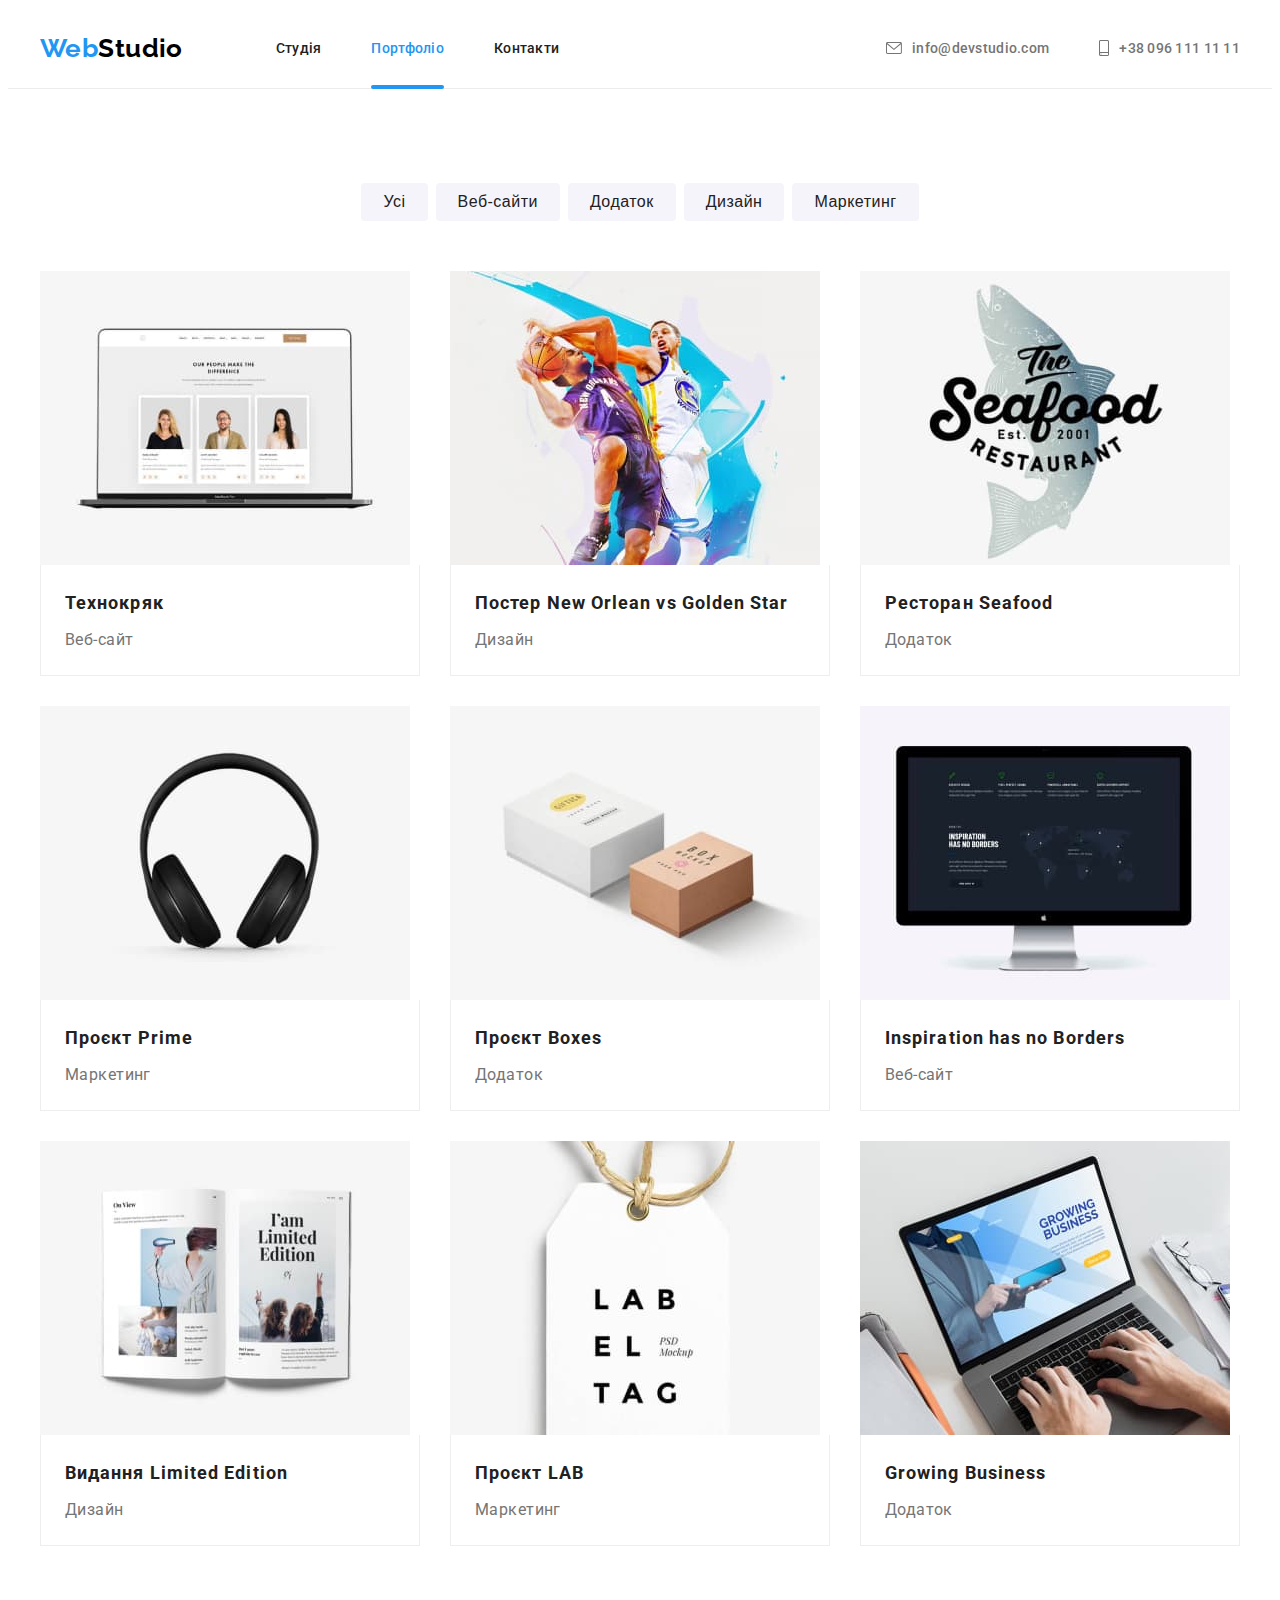
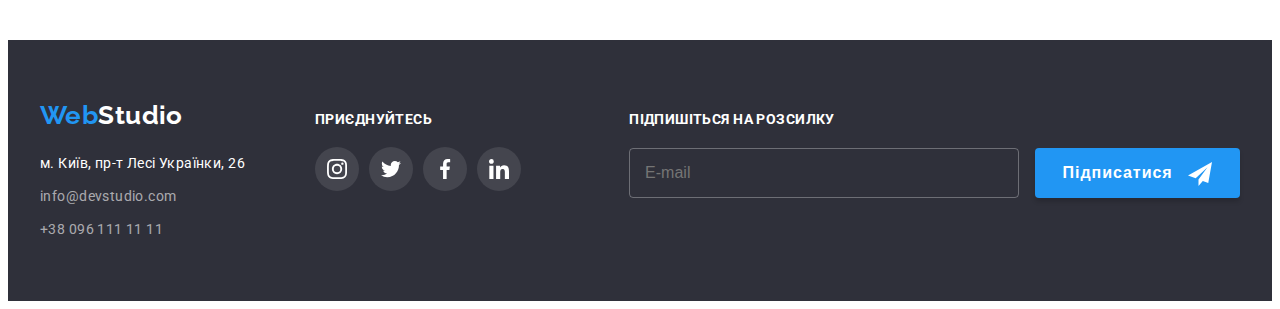
==== portfolio.html @ f185b340 "Initial commit" ====
<!DOCTYPE html>
<html lang="uk">

<head>
  <meta charset="UTF-8" />
  <meta http-equiv="X-UA-Compatible" content="IE=edge" />
  <meta name="viewport" content="width=device-width, initial-scale=1.0" />
  <title>Portfolio</title>
  <link rel="preconnect" href="https://fonts.googleapis.com" />
  <link rel="preconnect" href="https://fonts.gstatic.com" crossorigin />
  <link href="https://fonts.googleapis.com/css2?family=Raleway:wght@700&family=Roboto:wght@400;500;700;900&display=swap"
    rel="stylesheet" />
  <link rel="stylesheet" href="https://cdnjs.cloudflare.com/ajax/libs/modern-normalize/1.1.0/modern-normalize.min.css"
    integrity="sha512-wpPYUAdjBVSE4KJnH1VR1HeZfpl1ub8YT/NKx4PuQ5NmX2tKuGu6U/JRp5y+Y8XG2tV+wKQpNHVUX03MfMFn9Q=="
    crossorigin="anonymous" referrerpolicy="no-referrer" />
  <link rel="stylesheet" href="./css/styles.css" />
</head>

<body>
  <header class="header">
    <div class="header-container container">
      <a href="./index.html" class="link logo">Web<span class="logo-part">Studio</span></a>
      <nav class="nav">
        <ul class="nav-list list">
          <li class="nav-item">
            <a class="nav-link link" href="./index.html">Студія</a>
          </li>

          <li class="nav-item">
            <a class="nav-link link curent" href="./portfolio.html">Портфоліо</a>
          </li>

          <li class="nav-item">
            <a class="nav-link link" href="#contact">Контакти</a>
          </li>
        </ul>
      </nav>

      <ul class="header-contact-list list">
        <li class="header-contact-item">
          <a href="mailto:info@devstudio.com" class="link header-contact">
            <svg class="header-contact-icon" width="16" height="12">
              <use href="./image/icons.svg#icon-envelope"></use>
            </svg>
            info@devstudio.com
          </a>
        </li>
        <li class="header-contact-item">
          <a href="tel:+380961111111" class="link header-contact">
            <svg class="header-contact-icon" width="10" height="16">
              <use href="./image/icons.svg#icon-smartphone"></use>
            </svg>
            +38 096 111 11 11
          </a>
        </li>
      </ul>
    </div>
  </header>

  <main>
    <section class="portfolio">
      <div class="container">
        <h1 class="visually-hidden">Project</h1>
        <ul class="portfolio-list list">
          <li class="portfolio-item">
            <button type="button" class="filter-btn">Усі</button>
          </li>
          <li class="portfolio-item">
            <button type="button" class="filter-btn">Веб-сайти</button>
          </li>
          <li class="portfolio-item">
            <button type="button" class="filter-btn">Додаток</button>
          </li>
          <li class="portfolio-item">
            <button type="button" class="filter-btn">Дизайн</button>
          </li>
          <li class="portfolio-item">
            <button type="button" class="filter-btn">Маркетинг</button>
          </li>
        </ul>
        <ul class="project-list list">
          <li class="project-item">
            <a href="#" class="project-link link">
              <div class="project-overlay">
                <img src="./image/imgp1.jpg" alt="leptop" width="370" />
                <p class="project-overlay-text">Ресурс пропонує комплексні пропозиції з різним рівнем функціоналу та
                  сервісів. Все це дозволить відвідувачу отримати вичерпні відомості про компанію чи приватну особу.</p>
              </div>
              <div class="project-content">
                <h2 class="project-title">Технокряк</h2>
                <p class="project-text">Веб-сайт</p>
              </div>
            </a>
          </li>
          <li class="project-item">
            <a href="#" class="project-link link">
              <div class="project-overlay">
                <img src="./image/imgp2.jpg" alt="basketball" width="370" />
                <p class="project-overlay-text">Ресурс пропонує комплексні пропозиції з різним рівнем функціоналу та
                  сервісів. Все це дозволить відвідувачу отримати вичерпні відомості про компанію чи приватну особу.</p>
              </div>
              <div class="project-content">
                <h2 class="project-title">Постер New Orlean vs Golden Star</h2>
                <p class="project-text">Дизайн</p>
              </div>
            </a>
          </li>
          <li class="project-item">
            <a href="#" class="project-link link">
              <div class="project-overlay">
                <img src="./image/imgp3.jpg" alt="restourant-name" width="370" />
                <p class="project-overlay-text">Ресурс пропонує комплексні пропозиції з різним рівнем функціоналу та
                  сервісів. Все це дозволить відвідувачу отримати вичерпні відомості про компанію чи приватну особу.</p>
              </div>
              <div class="project-content">
                <h2 class="project-title">Ресторан Seafood</h2>
                <p class="project-text">Додаток</p>
              </div>
            </a>
          </li>
          <li class="project-item">
            <a href="#" class="project-link link">
              <div class="project-overlay">
                <img src="./image/imgp4.jpg" alt="headphones" width="370" />
                <p class="project-overlay-text">Ресурс пропонує комплексні пропозиції з різним рівнем функціоналу та
                  сервісів. Все це дозволить відвідувачу отримати вичерпні відомості про компанію чи приватну особу.</p>
              </div>
              <div class="project-content">
                <h2 class="project-title">Проєкт Prime</h2>
                <p class="project-text">Маркетинг</p>
              </div>
            </a>
          </li>
          <li class="project-item">
            <a href="#" class="project-link link">
              <div class="project-overlay">
                <img src="./image/imgp5.jpg" alt="box" width="370" />
                <p class="project-overlay-text">Ресурс пропонує комплексні пропозиції з різним рівнем функціоналу та
                  сервісів. Все це дозволить відвідувачу отримати вичерпні відомості про компанію чи приватну особу.</p>
              </div>
              <div class="project-content">
                <h2 class="project-title">Проєкт Boxes</h2>
                <p class="project-text">Додаток</p>
              </div>
            </a>
          </li>
          <li class="project-item">
            <a href="#" class="project-link link">
              <div class="project-overlay">
                <img src="./image/imgp6.jpg" alt="monitor" width="370" />
                <p class="project-overlay-text">Ресурс пропонує комплексні пропозиції з різним рівнем функціоналу та
                  сервісів. Все це дозволить відвідувачу отримати вичерпні відомості про компанію чи приватну особу.</p>
              </div>
              <div class="project-content">
                <h2 class="project-title">Inspiration has no Borders</h2>
                <p class="project-text">Веб-сайт</p>
              </div>
            </a>
          </li>
          <li class="project-item">
            <a href="#" class="project-link link">
              <div class="project-overlay">
                <img src="./image/imgp7.jpg" alt="open book" width="370" />
                <p class="project-overlay-text">Ресурс пропонує комплексні пропозиції з різним рівнем функціоналу та
                  сервісів. Все це дозволить відвідувачу отримати вичерпні відомості про компанію чи приватну особу.</p>
              </div>
              <div class="project-content">
                <h2 class="project-title">Видання Limited Edition</h2>
                <p class="project-text">Дизайн</p>
              </div>
            </a>
          </li>
          <li class="project-item">
            <a href="#" class="project-link link">
              <div class="project-overlay">
                <img src="./image/imgp8.jpg" alt="lable" width="370" />
                <p class="project-overlay-text">Ресурс пропонує комплексні пропозиції з різним рівнем функціоналу та
                  сервісів. Все це дозволить відвідувачу отримати вичерпні відомості про компанію чи приватну особу.</p>
              </div>
              <div class="project-content">
                <h2 class="project-title">Проєкт LAB</h2>
                <p class="project-text">Маркетинг</p>
              </div>
            </a>
          </li>
          <li class="project-item">
            <a href="#" class="project-link link">
              <div class="project-overlay">
                <img src="./image/imgp9.jpg" alt="leptop work" width="370" />
                <p class="project-overlay-text">Ресурс пропонує комплексні пропозиції з різним рівнем функціоналу та
                  сервісів. Все це дозволить відвідувачу отримати вичерпні відомості про компанію чи приватну особу.</p>
              </div>
              <div class="project-content">
                <h2 class="project-title">Growing Business</h2>
                <p class="project-text">Додаток</p>
              </div>
            </a>
          </li>
        </ul>
      </div>
    </section>
  </main>

  <footer class="bg-footer" id="contact">
    <div class="container footer-box">
      <div class="first-column">
        <a href="./index.html" class="link logo">Web<span class="footer-logo-part">Studio</span></a>
        <address>
          <ul class="list">
            <li>
              <a href="https://goo.gl/maps/CPtrU1FHBa2aNyZL9" target="_blank" rel="noopener noreferrer"
                class="link address-text">м. Київ, пр-т Лесі Українки, 26</a>
            </li>
            <li>
              <a href="mailto:info@devstudio.com" class="link address-contacts">info@devstudio.com</a>
            </li>
            <li>
              <a href="tel:+380961111111" class="link address-contacts">+38 096 111 11 11</a>
            </li>
          </ul>
        </address>
      </div>
      <div>
        <p class="foot-contact-text">приєднуйтесь</p>
        <ul class="foot-contact-list list">
          <li>
            <a class="foot-link link" href="#">
              <svg class="foot-icon" width="20" height="20">
                <use href="./image/icons.svg#icon-instagram"></use>
              </svg>
            </a>
          </li>
          <li>
            <a class="foot-link link" href="#">
              <svg class="foot-icon" width="20" height="20">
                <use href="./image/icons.svg#icon-twitter"></use>
              </svg>
            </a>
          </li>
          <li>
            <a class="foot-link link" href="#">
              <svg class="foot-icon" width="20" height="20">
                <use href="./image/icons.svg#icon-facebook"></use>
              </svg>
            </a>
          </li>
          <li>
            <a class="foot-link link" href="#">
              <svg class="foot-icon" width="20" height="20">
                <use href="./image/icons.svg#icon-linkedin"></use>
              </svg>
            </a>
          </li>
        </ul>
      </div>
      <form class="form-column" name="sending_form">
        <p class="form-column-text">Підпишіться на розсилку</p>
        <input class="form-column-field" type="email" name="user_mail" placeholder="E-mail">
        <button class="form-column-btn" type="submit">Підписатися
          <svg class="form-column-icon" width="24" height="24">
            <use href="./image/icons.svg#icon-icon-send"></use>
          </svg>
        </button>
      </form>
    </div>
  </footer>
</body>

</html>
---- css/styles.css ----
:root {
  --primary--color: #212121;
  --secondary--color: #757575;
  --hero--text--color: #ffffff;
  --logo--bg--button--link--color: #2196f3;
  --logo--second--color: #000000;
  --second--bg--button--color: #f5f4fa;
  --footer--bg--color: #2f303a;
  --hero-bg-color: #c4c4c4;
  --icon-color: #AFB1B8;
  --primery--font: 'Roboto', sans-serif;
  --portfolio-gap: 30px;
  --item: 3;
}

html {
  scroll-behavior: smooth;
}

body {
  font-family: var(--primery--font), 'Inter Tight', 'Open Sans', sans-serif;
  color: var(--primary--color);
  font-size: 14px;
  letter-spacing: 0.03em;
}

.list {
  padding: 0;
  margin: 0;
  list-style: none;
}

.link {
  text-decoration: none;
}

h1,
h2,
h3,
h4,
h5,
h6,
p {
  margin: 0;
}

img {
  display: block;
  max-width: 100%;
  height: auto;
}

address {
  font-style: normal;
}

.container {
  width: 1200px;
  padding: 0 15px;
  margin: 0 auto;
}

/*------------------- header ------------*/
.header {
  border-bottom: 1px solid #ececec;
}

.header-container {
  display: flex;
  align-items: center;
}

.logo {
  font-family: 'Raleway';
  font-weight: 700;
  font-size: 26px;
  line-height: calc(31 / 26);
  color: var(--logo--bg--button--link--color);
}

.logo-part {
  color: var(--logo--second--color);
}

.footer-logo-part {
  color: var(--hero--text--color);
}

.nav {
  margin-left: 93px;
}

.nav-list {
  display: flex;
}

.nav-item:not(:last-child) {
  margin-right: 50px;
}

.nav-link {
  display: block;
  padding: 32px 0;
  color: var(--primary--color);
  font-weight: 500;
  line-height: calc(16 / 14);
  letter-spacing: 0.02em;
  transition: color 250ms cubic-bezier(0.4, 0, 0.2, 1);
}

.nav-link:hover,
.nav-link:focus {
  color: var(--logo--bg--button--link--color);
}

.header-contact-list {
  display: flex;
  margin-left: auto;
}

.header-contact {
  display: flex;
  align-items: center;
  padding: 32px 0;
  color: var(--secondary--color);
  font-weight: 500;
  font-size: 14px;
  line-height: calc(16 / 14);
  letter-spacing: 0.02em;
  transition: color 250ms cubic-bezier(0.4, 0, 0.2, 1);
}

.header-contact-icon {
  fill: currentColor;
  margin-right: 10px;
}

.header-contact:hover,
.header-contact:focus {
  color: var(--logo--bg--button--link--color);
}

.header-contact-item + .header-contact-item {
  margin-left: 50px;
}

.curent {
  color: var(--logo--bg--button--link--color);
}

.nav-link.curent {
  position: relative;
}

.curent::after {
  content: '';
  position: absolute;
  bottom: -1px;
  left: 0;
  width: 100%;
  height: 4px;
  background: var(--logo--bg--button--link--color);
  border-radius: 2px;
}

/* ---------------------hero------------------ */
.hero {
  background-color: var(--hero-bg-color);
  background-image: linear-gradient(rgba(47, 48, 58, 0.4), rgba(47, 48, 58, 0.4)), url(../image/bg_hero.jpg);
  background-repeat: no-repeat;
  background-position: center;
  background-size: cover;
  max-width: 1600px;
  height: 600px;
  margin: 0 auto;
  text-align: center;
  padding: 200px 0;
}

.hero-title {
  width: 696px;
  margin: 0 auto 30px;
  font-weight: 900;
  font-size: 44px;
  line-height: calc(60 / 44);
  letter-spacing: 0.06em;
  text-transform: uppercase;
  color: var(--hero--text--color);
}

.hero-btn {
  min-width: 216px;
  min-height: 50px;
  padding: 10px 32px;
  background-color: var(--logo--bg--button--link--color);
  font-family: inherit;
  font-weight: 700;
  font-size: 16px;
  line-height: calc(30 / 16);
  letter-spacing: 0.06em;
  color: var(--hero--text--color);
  cursor: pointer;
  box-shadow: 0px 4px 4px rgba(0, 0, 0, 0.15);
  border-radius: 4px;
  border: none;
  transition: background-color 250ms cubic-bezier(0.4, 0, 0.2, 1);
}

.hero-btn:hover,
.hero-btn:focus {
  background-color: #188ce8;
}

/* ------------------benefits----------------- */
.benefits {
  padding: 94px 0;
}

.benefits-list {
  display: flex;
  gap: var(--portfolio-gap);
}

.benefits .benefits-item {
  width: 270px;
}

.benefits-icon-box {
  display: flex;
  align-items: center;
  justify-content: center;
  height: 120px;
  margin-bottom: 30px;
  background-color: var(--second--bg--button--color);
  border-radius: 4px;
}

.benefits-title {
  font-size: 14px;
  line-height: calc(16 / 14);
  text-transform: uppercase;
  margin-bottom: 10px;
}

.benefits-text {
  line-height: calc(24 / 14);
  color: var(--secondary--color);
}

/* -----------------work--------------- */
.work {
  padding-bottom: 94px;
}

.work-title {
  margin-bottom: 50px;
  font-size: 36px;
  line-height: 42px;
  text-align: center;
}

.work-list {
  display: flex;
  flex-wrap: wrap;
  gap: var(--portfolio-gap);
}

.work-item {
  position: relative;

  flex-basis: calc((100% - (var(--portfolio-gap) * (var(--item) - 1))) / var(--item));
}

.overlay-text {
  position: absolute;
  bottom: 0;
  width: 100%;
  height: 70px;
  display: flex;
  align-items: center;
  justify-content: center;
  font-weight: 700;
  line-height: 1.14;
  text-transform: uppercase;
  color: #FFFFFF;
  background-color: rgba(47, 48, 58, 0.8);
}

/*----------------- team---------------------- */
.team {
  background-color: var(--second--bg--button--color);
  padding: 94px 0;
}

.team-title {
  margin-bottom: 50px;
  text-align: center;
  font-size: 36px;
  line-height: calc(42 / 36);
}

.team > .container > .list {
  display: flex;
  flex-wrap: wrap;
  gap: var(--portfolio-gap);
  --item: 4;
}

.card {
  flex-basis: calc((100% - (var(--portfolio-gap) * (var(--item) - 1))) / var(--item));
  background: var(--hero--text--color);
  box-shadow: 0px 1px 3px rgba(0, 0, 0, 0.12), 0px 1px 1px rgba(0, 0, 0, 0.14), 0px 2px 1px rgba(0, 0, 0, 0.2);
  border-radius: 0px 0px 4px 4px;
  text-align: center;
}

.team-content {
  padding: 30px 0;
}

.team-member {
  margin-bottom: 10px;
  font-size: 16px;
  font-weight: 500;
  line-height: calc(19 / 16);
}

.team-text {
  margin-bottom: 16px;
  font-size: 16px;
  line-height: calc(19 / 16);
  color: var(--secondary--color);
}

.social-list {
  display: flex;
  align-items: center;
  justify-content: center;
  gap: 10px;
}

.social-link {
  display: flex;
  align-items: center;
  justify-content: center;
  width: 44px;
  height: 44px;
  border-radius: 50%;
  color: var(--icon-color);
  transition: background-color 250ms cubic-bezier(0.4, 0, 0.2, 1), color 250ms cubic-bezier(0.4, 0, 0.2, 1);
}

.social-link:hover,
.social-link:focus {
  background-color: var(--logo--bg--button--link--color);
  color: var(--hero--text--color);
}

.social-icon {
  fill: currentColor;
}

/* -----------clients------------- */
.clients {
  padding: 94px 0;
  text-align: center;
}

.clients-title {
  margin-bottom: 50px;
  font-size: 36px;
  line-height: 1.2;
}

.clients-list {
  display: flex;
  gap: var(--portfolio-gap);
}

.clients-link {
  display: flex;
  align-items: center;
  justify-content: center;
  width: 170px;
  height: 92px;
  border: 1px solid currentColor;
  border-radius: 4px;
  color: var(--icon-color);
  transition: color 250ms cubic-bezier(0.4, 0, 0.2, 1);
}

.clients-icon {
  fill: currentColor;
}

.clients-link:hover,
.clients-link:focus {
  color: var(--logo--bg--button--link--color);
}

/* --------------------PORTFOLIO------------------ */

.portfolio {
  padding: 94px 0;
}

.visually-hidden {
  position: absolute;
  white-space: nowrap;
  width: 1px;
  height: 1px;
  overflow: hidden;
  border: 0;
  padding: 0;
  clip: rect(0 0 0 0);
  clip-path: inset(50%);
  margin: -1px;
}

/* --------------------filter-------------------- */
.portfolio-list {
  display: flex;
  justify-content: center;
  margin-bottom: 50px;
}

.portfolio-item+.portfolio-item {
  margin-left: 8px;
}

.filter-btn {
  padding: 6px 22px;
  background-color: var(--second--bg--button--color);
  font-size: 16px;
  font-weight: 500;
  line-height: calc(26 / 16);
  color: var(--primary--color);
  text-align: center;
  letter-spacing: 0.03em;
  border: none;
  border-radius: 4px;
  cursor: pointer;
  transition: background-color 250ms cubic-bezier(0.4, 0, 0.2, 1), color 250ms cubic-bezier(0.4, 0, 0.2, 1), box-shadow 250ms cubic-bezier(0.4, 0, 0.2, 1);
}

.filter-btn:hover,
.filter-btn:focus {
  background-color: var(--logo--bg--button--link--color);
  color: var(--hero--text--color);
  box-shadow: 0px 3px 1px #0000001a, 0px 1px 2px #00000014,
    0px 2px 2px rgba(0, 0, 0, 0.12);
}

/* -------------project------------------------ */
.project-list {
  display: flex;
  flex-wrap: wrap;
  margin-top: calc(-1 * var(--portfolio-gap));
  margin-left: calc(-1 * var(--portfolio-gap));
}

.project-item {
  flex-basis: calc(100% / var(--item) - var(--portfolio-gap));
  margin-top: var(--portfolio-gap);
  margin-left: var(--portfolio-gap);
}

.project-link {
  display: block;
  transition: box-shadow 250ms cubic-bezier(0.4, 0, 0.2, 1);
}

.project-link:hover,
.project-link:focus {
  box-shadow: 0px 1px 1px rgba(0, 0, 0, 0.12), 0px 4px 4px rgba(0, 0, 0, 0.06), 1px 4px 6px rgba(0, 0, 0, 0.16);
}

.project-overlay {
  position: relative;
  overflow: hidden;
}

.project-overlay-text {
  position: absolute;
  top: 100%;
  left: 0;
  width: 100%;
  height: 100%;
  padding: 63px 24px;
  font-size: 18px;
  line-height: 1.56;
  color: #ffffff;
  background-color: rgba(33, 150, 243, 0.9);
  opacity: 0;
  transition: transform 250ms cubic-bezier(0.4, 0, 0.2, 1), opacity 750ms cubic-bezier(0.4, 0, 0.2, 1);
}

.project-link:hover .project-overlay-text,
.project-link:focus .project-overlay-text {
  transform: translateY(-100%);
  opacity: 1;
}

.project-content {
  padding: 20px 24px;
  border: 1px solid #eeeeee;
  border-top: none;
}

.project-title {
  font-size: 18px;
  line-height: 2;
  letter-spacing: 0.06em;
  margin-bottom: 4px;
  color: var(--primary--color);
}

.project-text {
  font-size: 16px;
  line-height: calc(30 / 16);
  color: var(--secondary--color);
}

/* ----------------------footer------------------ */
.bg-footer {
  background-color: var(--footer--bg--color);
  padding: 60px 0;
}

.footer-box {
  display: flex;
  align-items: baseline;
}

.first-column {
  margin-right: 70px;
}

.bg-footer .logo {
  display: block;
  margin-bottom: 20px;
}

.address-text {
  font-style: normal;
  line-height: calc(24 / 14);
  color: var(--hero--text--color);
  transition: color 250ms cubic-bezier(0.4, 0, 0.2, 1);
}

.bg-footer address li+li {
  margin-top: 9px;
}

.address-contacts {
  font-style: normal;
  line-height: calc(24 / 14);
  color: rgba(255, 255, 255, 0.6);
  transition: color 250ms cubic-bezier(0.4, 0, 0.2, 1);
}

.address-text:hover,
.address-text:focus,
.address-contacts:hover,
.address-contacts:focus {
  color: var(--logo--bg--button--link--color);
}

.foot-contact-text {
  margin-bottom: 20px;
  font-weight: 700;
  line-height: calc(16 / 14);
  text-transform: uppercase;
  color: var(--hero--text--color);
}

.foot-contact-list {
  display: flex;
  align-items: center;
  gap: 10px;
}

.foot-link {
  display: flex;
  align-items: center;
  justify-content: center;
  width: 44px;
  height: 44px;
  background-color: rgba(255, 255, 255, 0.1);
  border-radius: 50%;
  color: var(--hero--text--color);
  transition: background-color 250ms cubic-bezier(0.4, 0, 0.2, 1);
}

.foot-link:hover,
.foot-link:focus {
  background-color: var(--logo--bg--button--link--color);
}

.foot-icon {
  fill: currentColor;
}

.form-column {
  margin-left: auto;
}

.form-column-text {
  margin-bottom: 20px;
  font-weight: 700;
  line-height: 1.14;
  text-transform: uppercase;
  color: var(--hero--text--color);
}

.form-column-field {
  width: 358px;
  padding: 14px 15px;
  margin-right: 12px;
  font-weight: 400;
  font-size: 16px;
  line-height: 1.25;
  color: var(--hero--text--color);
  border: 1px solid rgba(255, 255, 255, 0.3);
  border-radius: 4px;
  background-color: transparent;
}

.form-column-btn {
  padding: 10px 28px;
  font-weight: 700;
  font-size: 16px;
  line-height: 1.88;
  letter-spacing: 0.06em;
  color: var(--hero--text--color);
  background-color: var(--logo--bg--button--link--color);
  box-shadow: 0px 4px 4px rgba(0, 0, 0, 0.15);
  border-radius: 4px;
  border: none;
  transition: background-color 250ms cubic-bezier(0.4, 0, 0.2, 1);
}

.form-column-btn:hover,
.form-column-btn:focus {
  background-color: #188ce8;
}

.form-column-icon {
  margin-left: 10px;
  vertical-align: middle;
}

/* ------------MODAL---------- */

.backdrop {
  position: fixed;
  top: 0;
  left: 0;
  width: 100%;
  height: 100%;
  background-color: rgba(0, 0, 0, 0.2);
  backdrop-filter: blur(1px);
  opacity: 1;
  visibility: visible;
  transition: opacity 250ms cubic-bezier(0.4, 0, 0.2, 1), visibility 250ms cubic-bezier(0.4, 0, 0.2, 1);
}

.backdrop.is-hidden {
  opacity: 0;
  pointer-events: none;
  visibility: hidden;
}

.backdrop.is-hidden .modal {
  transform: translate(-50%, -50%) scale(0.8);
  opacity: 0;
}

.modal {
  position: absolute;
  top: 50%;
  left: 50%;
  width: 528px;
  height: 581px;
  padding: 40px 39px 40px 41px;
  background-color: #FFFFFF;
  box-shadow: 0px 1px 3px rgba(0, 0, 0, 0.12), 0px 1px 1px rgba(0, 0, 0, 0.14), 0px 2px 1px rgba(0, 0, 0, 0.2);
  border-radius: 4px;
  opacity: 1;
  transform: translate(-50%, -50%) scale(1);
  transition: transform 250ms cubic-bezier(0.4, 0, 0.2, 1), opacity 250ms cubic-bezier(0.4, 0, 0.2, 1);
}

.modal-btn {
  position: absolute;
  top: 8px;
  right: 8px;
  display: inline-flex;
  align-items: center;
  justify-content: center;
  padding: 0;
  width: 30px;
  height: 30px;
  color: #000000;
  border: none;
  border-radius: 50%;
  background-color: transparent;
  cursor: pointer;
  transform: scale(1);
  transition: transform 250ms cubic-bezier(0.4, 0, 0.2, 1), color 250ms cubic-bezier(0.4, 0, 0.2, 1);
}

.modal-icon-close {
  fill: currentColor;
}

.modal-btn:hover,
.modal-btn:focus {
  color:var(--logo--bg--button--link--color);
  transform: scale(1.1);
}

.modal-cta {
  margin-bottom: 12px;
  font-weight: 700;
  font-size: 20px;
  line-height: 1.15;
  text-align: center;
}

.modal-form-label {
  display: block;
  margin-bottom: 10px;
  font-size: 12px;
  line-height: 1.17;
  letter-spacing: 0.01em;
  color: var(--secondary--color);
}

.modal-form .modal-form-label:last-child {
  margin-bottom: 0;
}

.modal-form-wrapper {
  position: relative;
  margin-top: 4px;
}

.modal-form-field {
  display: block;
  width: 100%;
  height: 40px;
  padding: 11px 11px 11px 30px;
  color: var(--primary--color);
  border: 1px solid rgba(33, 33, 33, 0.2);
  border-radius: 4px;
  transition: border-color 250ms cubic-bezier(0.4, 0, 0.2, 1);
  outline: none;
}

.modal-form-icon {
  position: absolute;
  top: 50%;
  left: 11px;
  fill: var(--primary--color);
  transform: translateY(-50%);
  transition: fill 250ms cubic-bezier(0.4, 0, 0.2, 1);
}

.modal-form-field:focus,
.modal-form-comment:focus {
  border-color: var(--logo--bg--button--link--color);
}

.modal-form-field:focus + .modal-form-icon {
  fill: var(--logo--bg--button--link--color);
}


.modal-form-comment {
  display: block;
  width: 100%;
  height: 120px;
  padding: 11px 15px;
  margin-top: 4px;
  color: var(--primary--color);
  border: 1px solid rgba(33, 33, 33, 0.2);
  border-radius: 4px;
  transition: border-color 250ms cubic-bezier(0.4, 0, 0.2, 1);
  resize: none;
  outline: none;
}

.modal-form-comment::placeholder {
  font-size: 12px;
  line-height: 1.17;
  letter-spacing: 0.01em;
  color: rgba(117, 117, 117, 0.5);
}

.modal-consent {
  margin: 20px 0 30px 13px;
  display: flex;
  align-items: center;
}

.modal-checkbox {
  appearance: none;
  width: 16px;
  height: 15px;
  margin-right: 7px;
  border: 2px solid var(--primary--color);
  border-radius: 2px;
  background-repeat: no-repeat;
  background-position: center;
  transition: background-color 250ms cubic-bezier(0.4, 0, 0.2, 1);
}

.modal-checkbox:checked {
  background-color: var(--logo--bg--button--link--color);
  border-color: var(--logo--bg--button--link--color);
  background-image: url("data:image/svg+xml,%3Csvg width='13' height='10' viewBox='0 0 13 10' fill='none' xmlns='http://www.w3.org/2000/svg'%3E%3Cpath d='M1.95703 4.75166L1.88825 4.68604L1.81923 4.75141L0.93123 5.59258L0.854858 5.66492L0.930974 5.73753L4.42671 9.07236L4.49574 9.1382L4.56476 9.07236L12.069 1.91352L12.1449 1.84116L12.069 1.76881L11.1873 0.927644L11.1183 0.861826L11.0493 0.927611L4.49577 7.17353L1.95703 4.75166Z' fill='white' stroke='white' stroke-width='0.2'/%3E%3C/svg%3E");
}

.modal-label-checkbox {
  line-height: 1.71;
  color: var(--secondary--color);
  user-select: none;
}

.modal-label-checkbox a {
  color: var(--logo--bg--button--link--color);
  text-underline-offset: 3px;
}

.modal-form-btn {
  display: block;
  margin: 0 auto;
  padding: 10px 52px;
  font-weight: 700;
  font-size: 16px;
  line-height: 1.88;
  text-align: center;
  letter-spacing: 0.06em;
  color: var(--hero--text--color);
  background-color: var(--logo--bg--button--link--color);
  box-shadow: 0px 4px 4px rgba(0, 0, 0, 0.15);
  border-radius: 4px;
  border: none;
  cursor: pointer;
  transition: background-color 250ms cubic-bezier(0.4, 0, 0.2, 1);
}

.modal-form-btn:hover,
.modal-form-btn:focus {
  background-color: #188CE8;
}
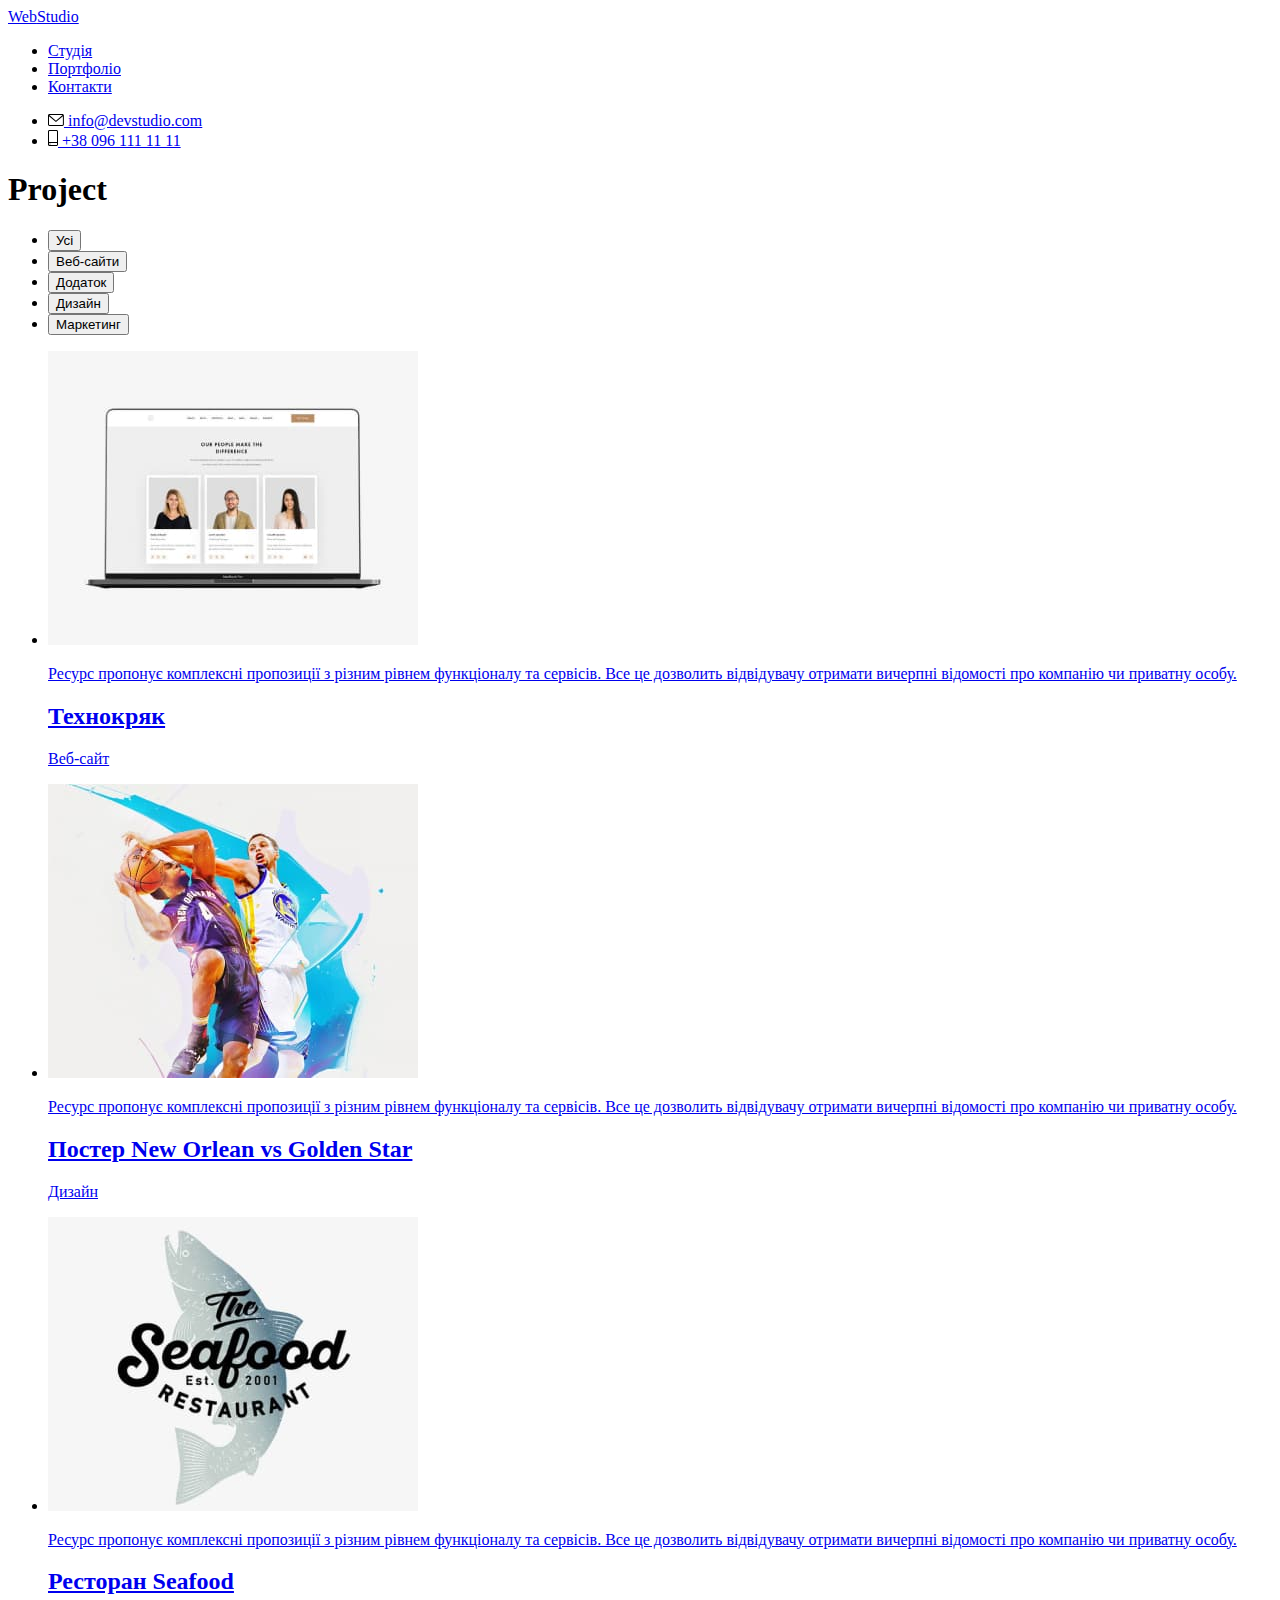
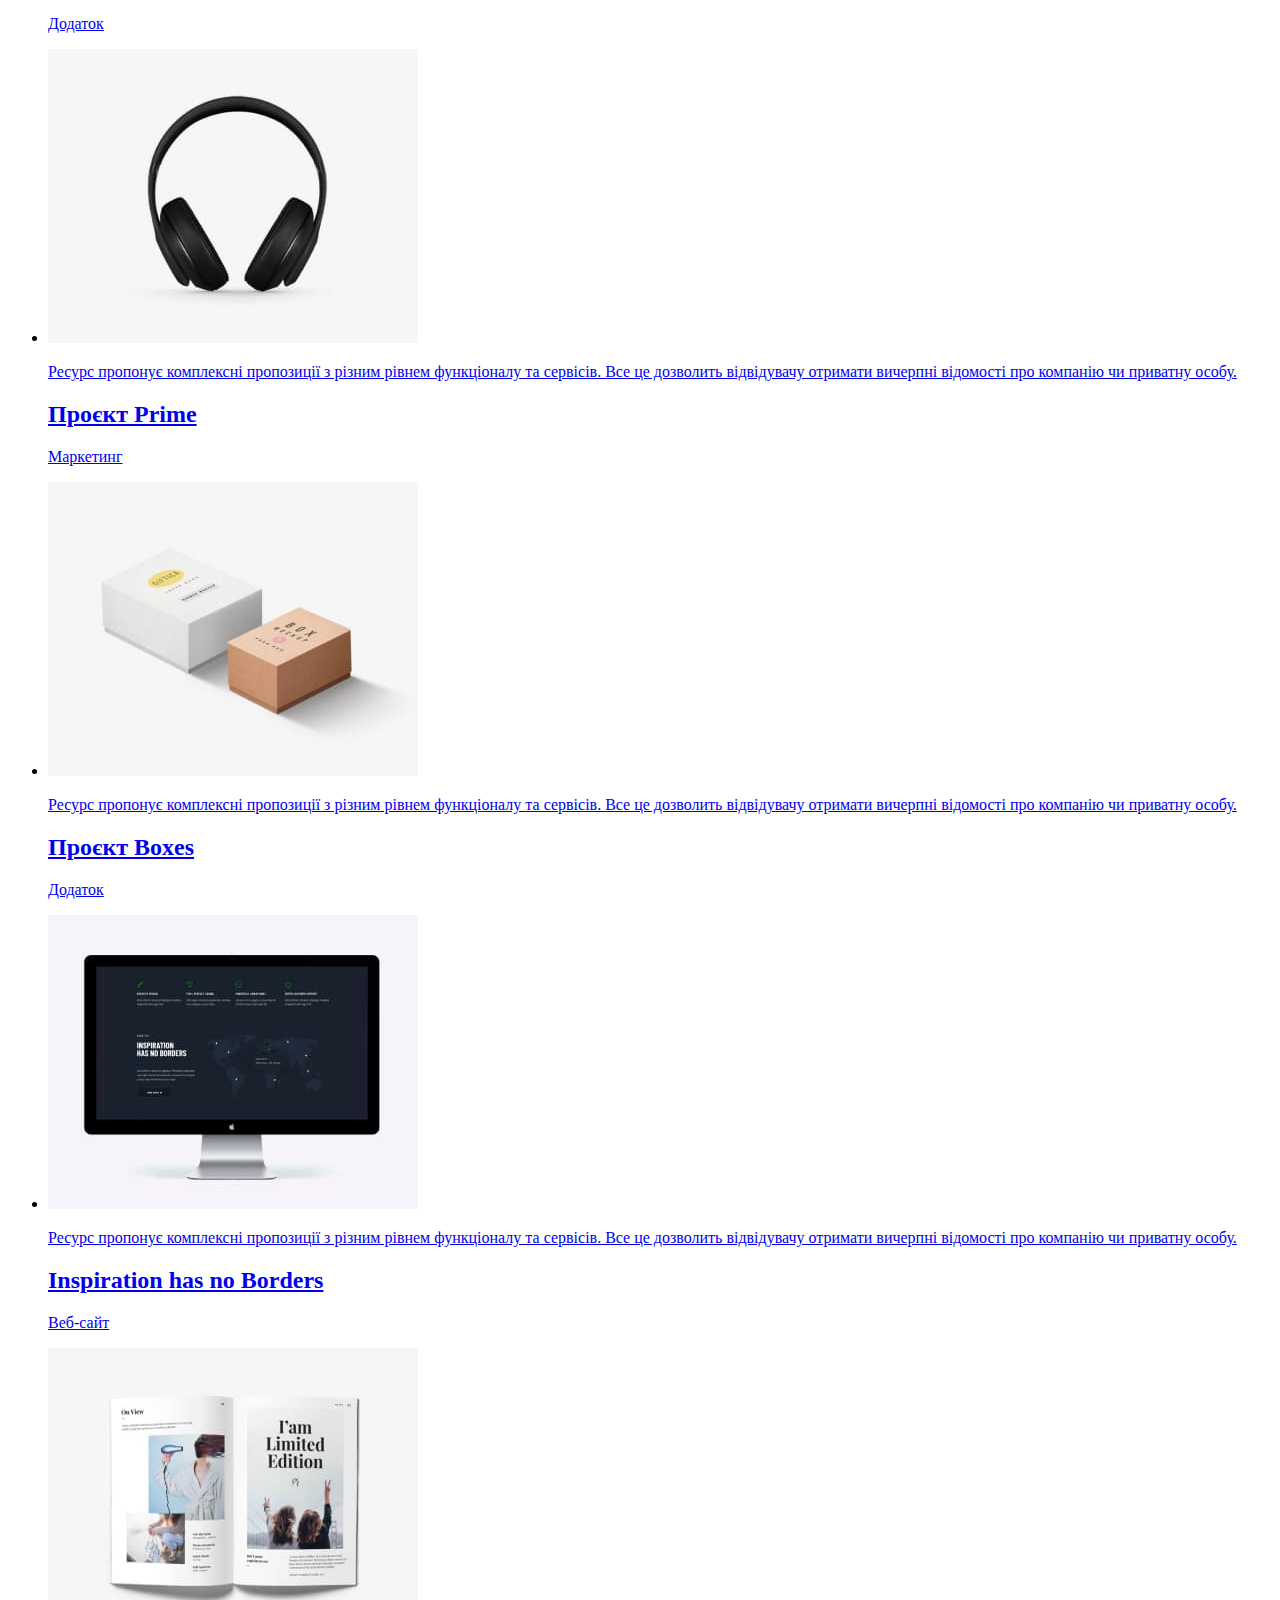
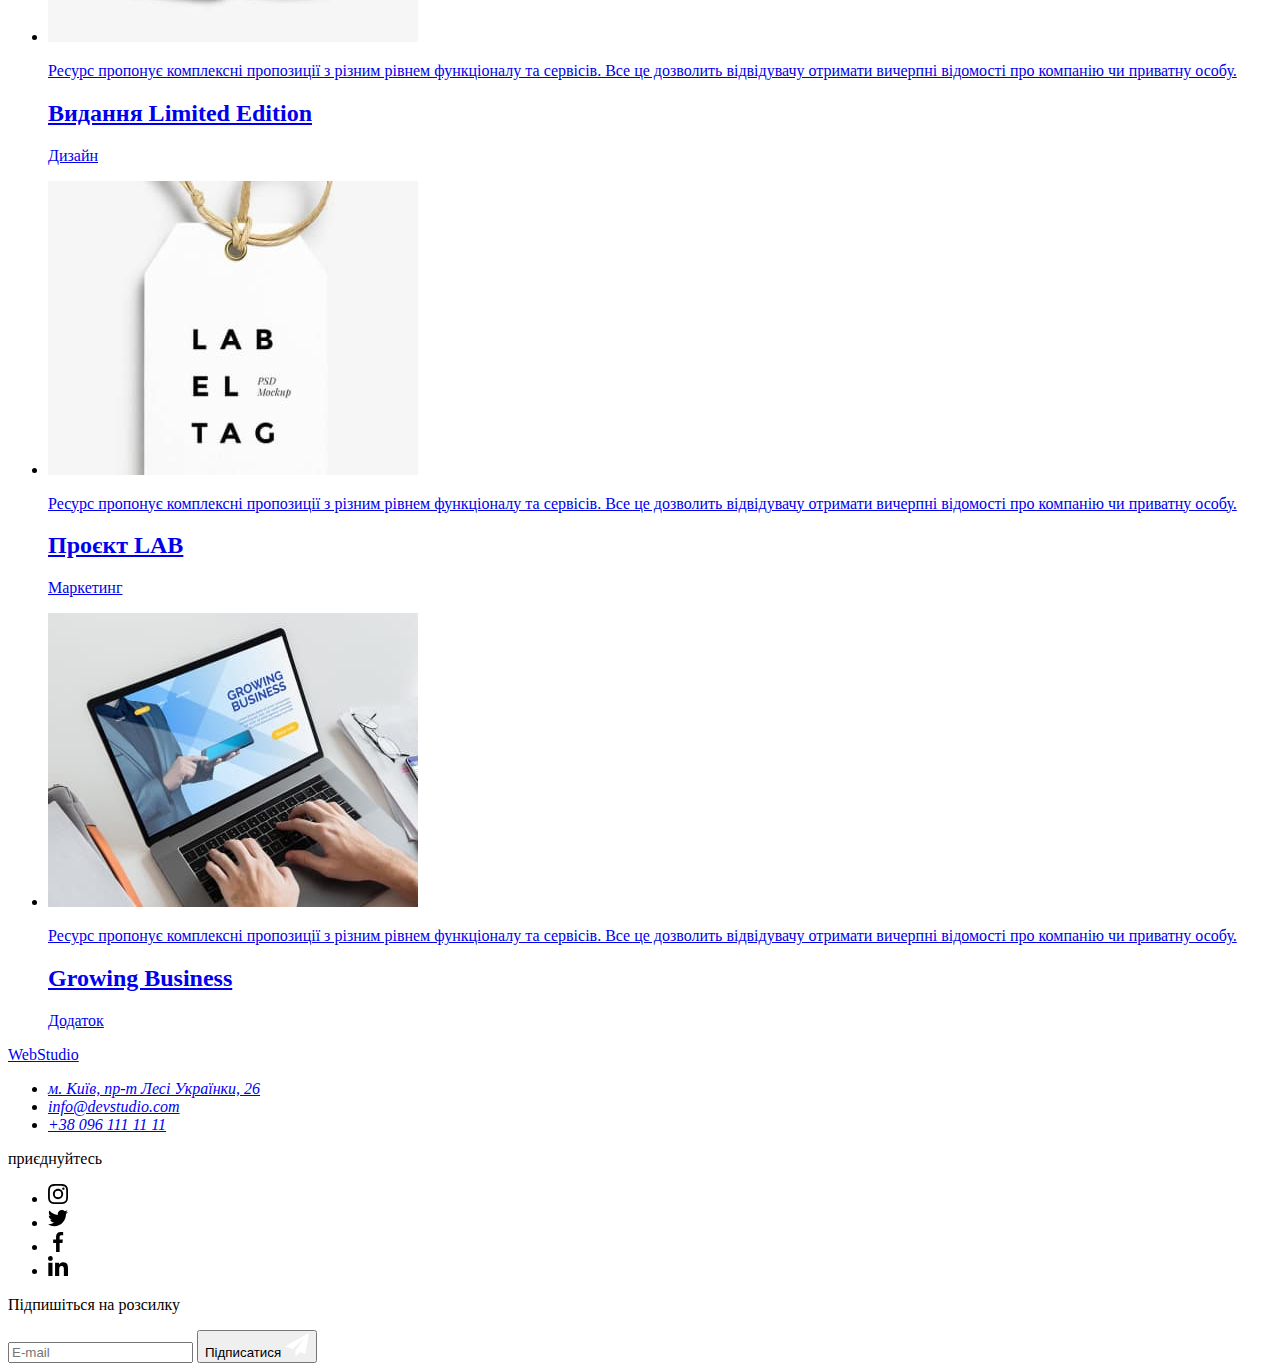
==== commit f337f0e4: "fix style portfolio" ====
--- a/portfolio.html
+++ b/portfolio.html
@@ -13,41 +13,42 @@
   <link rel="stylesheet" href="https://cdnjs.cloudflare.com/ajax/libs/modern-normalize/1.1.0/modern-normalize.min.css"
     integrity="sha512-wpPYUAdjBVSE4KJnH1VR1HeZfpl1ub8YT/NKx4PuQ5NmX2tKuGu6U/JRp5y+Y8XG2tV+wKQpNHVUX03MfMFn9Q=="
     crossorigin="anonymous" referrerpolicy="no-referrer" />
-  <link rel="stylesheet" href="./css/styles.css" />
+  <link rel="stylesheet" href="./css/main.min.css">
+  <!-- <link rel="stylesheet" href="./css/styles.css" /> -->
 </head>
 
 <body>
   <header class="header">
-    <div class="header-container container">
-      <a href="./index.html" class="link logo">Web<span class="logo-part">Studio</span></a>
+    <div class="header__container container">
+      <a href="./index.html" class="link logo">Web<span class="logo--black">Studio</span></a>
       <nav class="nav">
-        <ul class="nav-list list">
-          <li class="nav-item">
-            <a class="nav-link link" href="./index.html">Студія</a>
-          </li>
-
-          <li class="nav-item">
-            <a class="nav-link link curent" href="./portfolio.html">Портфоліо</a>
-          </li>
-
-          <li class="nav-item">
-            <a class="nav-link link" href="#contact">Контакти</a>
+        <ul class="nav__list list">
+          <li class="nav__item">
+            <a class="nav__link link" href="./index.html">Студія</a>
+          </li>
+  
+          <li class="nav__item">
+            <a class="nav__link link curent" href="./portfolio.html">Портфоліо</a>
+          </li>
+  
+          <li class="nav__item">
+            <a class="nav__link link" href="#contact">Контакти</a>
           </li>
         </ul>
       </nav>
-
-      <ul class="header-contact-list list">
-        <li class="header-contact-item">
-          <a href="mailto:info@devstudio.com" class="link header-contact">
-            <svg class="header-contact-icon" width="16" height="12">
+  
+      <ul class="header-contact list">
+        <li class="header-contact__item">
+          <a href="mailto:info@devstudio.com" class="link header-contact__link">
+            <svg class="header-contact__icon" width="16" height="12">
               <use href="./image/icons.svg#icon-envelope"></use>
             </svg>
             info@devstudio.com
           </a>
         </li>
-        <li class="header-contact-item">
-          <a href="tel:+380961111111" class="link header-contact">
-            <svg class="header-contact-icon" width="10" height="16">
+        <li class="header-contact__item">
+          <a href="tel:+380961111111" class="link header-contact__link">
+            <svg class="header-contact__icon" width="10" height="16">
               <use href="./image/icons.svg#icon-smartphone"></use>
             </svg>
             +38 096 111 11 11
@@ -57,207 +58,207 @@
     </div>
   </header>
 
-  <main>
-    <section class="portfolio">
-      <div class="container">
-        <h1 class="visually-hidden">Project</h1>
-        <ul class="portfolio-list list">
-          <li class="portfolio-item">
-            <button type="button" class="filter-btn">Усі</button>
-          </li>
-          <li class="portfolio-item">
-            <button type="button" class="filter-btn">Веб-сайти</button>
-          </li>
-          <li class="portfolio-item">
-            <button type="button" class="filter-btn">Додаток</button>
-          </li>
-          <li class="portfolio-item">
-            <button type="button" class="filter-btn">Дизайн</button>
-          </li>
-          <li class="portfolio-item">
-            <button type="button" class="filter-btn">Маркетинг</button>
-          </li>
-        </ul>
-        <ul class="project-list list">
-          <li class="project-item">
-            <a href="#" class="project-link link">
-              <div class="project-overlay">
-                <img src="./image/imgp1.jpg" alt="leptop" width="370" />
-                <p class="project-overlay-text">Ресурс пропонує комплексні пропозиції з різним рівнем функціоналу та
-                  сервісів. Все це дозволить відвідувачу отримати вичерпні відомості про компанію чи приватну особу.</p>
-              </div>
-              <div class="project-content">
-                <h2 class="project-title">Технокряк</h2>
-                <p class="project-text">Веб-сайт</p>
-              </div>
-            </a>
-          </li>
-          <li class="project-item">
-            <a href="#" class="project-link link">
-              <div class="project-overlay">
-                <img src="./image/imgp2.jpg" alt="basketball" width="370" />
-                <p class="project-overlay-text">Ресурс пропонує комплексні пропозиції з різним рівнем функціоналу та
-                  сервісів. Все це дозволить відвідувачу отримати вичерпні відомості про компанію чи приватну особу.</p>
-              </div>
-              <div class="project-content">
-                <h2 class="project-title">Постер New Orlean vs Golden Star</h2>
-                <p class="project-text">Дизайн</p>
-              </div>
-            </a>
-          </li>
-          <li class="project-item">
-            <a href="#" class="project-link link">
-              <div class="project-overlay">
-                <img src="./image/imgp3.jpg" alt="restourant-name" width="370" />
-                <p class="project-overlay-text">Ресурс пропонує комплексні пропозиції з різним рівнем функціоналу та
-                  сервісів. Все це дозволить відвідувачу отримати вичерпні відомості про компанію чи приватну особу.</p>
-              </div>
-              <div class="project-content">
-                <h2 class="project-title">Ресторан Seafood</h2>
-                <p class="project-text">Додаток</p>
-              </div>
-            </a>
-          </li>
-          <li class="project-item">
-            <a href="#" class="project-link link">
-              <div class="project-overlay">
-                <img src="./image/imgp4.jpg" alt="headphones" width="370" />
-                <p class="project-overlay-text">Ресурс пропонує комплексні пропозиції з різним рівнем функціоналу та
-                  сервісів. Все це дозволить відвідувачу отримати вичерпні відомості про компанію чи приватну особу.</p>
-              </div>
-              <div class="project-content">
-                <h2 class="project-title">Проєкт Prime</h2>
-                <p class="project-text">Маркетинг</p>
-              </div>
-            </a>
-          </li>
-          <li class="project-item">
-            <a href="#" class="project-link link">
-              <div class="project-overlay">
-                <img src="./image/imgp5.jpg" alt="box" width="370" />
-                <p class="project-overlay-text">Ресурс пропонує комплексні пропозиції з різним рівнем функціоналу та
-                  сервісів. Все це дозволить відвідувачу отримати вичерпні відомості про компанію чи приватну особу.</p>
-              </div>
-              <div class="project-content">
-                <h2 class="project-title">Проєкт Boxes</h2>
-                <p class="project-text">Додаток</p>
-              </div>
-            </a>
-          </li>
-          <li class="project-item">
-            <a href="#" class="project-link link">
-              <div class="project-overlay">
-                <img src="./image/imgp6.jpg" alt="monitor" width="370" />
-                <p class="project-overlay-text">Ресурс пропонує комплексні пропозиції з різним рівнем функціоналу та
-                  сервісів. Все це дозволить відвідувачу отримати вичерпні відомості про компанію чи приватну особу.</p>
-              </div>
-              <div class="project-content">
-                <h2 class="project-title">Inspiration has no Borders</h2>
-                <p class="project-text">Веб-сайт</p>
-              </div>
-            </a>
-          </li>
-          <li class="project-item">
-            <a href="#" class="project-link link">
-              <div class="project-overlay">
-                <img src="./image/imgp7.jpg" alt="open book" width="370" />
-                <p class="project-overlay-text">Ресурс пропонує комплексні пропозиції з різним рівнем функціоналу та
-                  сервісів. Все це дозволить відвідувачу отримати вичерпні відомості про компанію чи приватну особу.</p>
-              </div>
-              <div class="project-content">
-                <h2 class="project-title">Видання Limited Edition</h2>
-                <p class="project-text">Дизайн</p>
-              </div>
-            </a>
-          </li>
-          <li class="project-item">
-            <a href="#" class="project-link link">
-              <div class="project-overlay">
-                <img src="./image/imgp8.jpg" alt="lable" width="370" />
-                <p class="project-overlay-text">Ресурс пропонує комплексні пропозиції з різним рівнем функціоналу та
-                  сервісів. Все це дозволить відвідувачу отримати вичерпні відомості про компанію чи приватну особу.</p>
-              </div>
-              <div class="project-content">
-                <h2 class="project-title">Проєкт LAB</h2>
-                <p class="project-text">Маркетинг</p>
-              </div>
-            </a>
-          </li>
-          <li class="project-item">
-            <a href="#" class="project-link link">
-              <div class="project-overlay">
-                <img src="./image/imgp9.jpg" alt="leptop work" width="370" />
-                <p class="project-overlay-text">Ресурс пропонує комплексні пропозиції з різним рівнем функціоналу та
-                  сервісів. Все це дозволить відвідувачу отримати вичерпні відомості про компанію чи приватну особу.</p>
-              </div>
-              <div class="project-content">
-                <h2 class="project-title">Growing Business</h2>
-                <p class="project-text">Додаток</p>
-              </div>
-            </a>
-          </li>
-        </ul>
-      </div>
-    </section>
-  </main>
-
-  <footer class="bg-footer" id="contact">
-    <div class="container footer-box">
-      <div class="first-column">
-        <a href="./index.html" class="link logo">Web<span class="footer-logo-part">Studio</span></a>
-        <address>
-          <ul class="list">
+<main>
+  <section class="portfolio">
+    <div class="container">
+      <h1 class="visually-hidden">Project</h1>
+      <ul class="portfolio__list list">
+        <li class="portfolio__item">
+          <button type="button" class="portfolio__btn">Усі</button>
+        </li>
+        <li class="portfolio__item">
+          <button type="button" class="portfolio__btn">Веб-сайти</button>
+        </li>
+        <li class="portfolio__item">
+          <button type="button" class="portfolio__btn">Додаток</button>
+        </li>
+        <li class="portfolio__item">
+          <button type="button" class="portfolio__btn">Дизайн</button>
+        </li>
+        <li class="portfolio__item">
+          <button type="button" class="portfolio__btn">Маркетинг</button>
+        </li>
+      </ul>
+      <ul class="project list">
+        <li class="project__item">
+          <a href="#" class="project__link link">
+            <div class="project__overlay">
+              <img src="./image/imgp1.jpg" alt="leptop" width="370" />
+              <p class="project__overlay-text">Ресурс пропонує комплексні пропозиції з різним рівнем функціоналу та
+                сервісів. Все це дозволить відвідувачу отримати вичерпні відомості про компанію чи приватну особу.</p>
+            </div>
+            <div class="project__content">
+              <h2 class="project__title">Технокряк</h2>
+              <p class="project__text">Веб-сайт</p>
+            </div>
+          </a>
+        </li>
+        <li class="project__item">
+          <a href="#" class="project__link link">
+            <div class="project__overlay">
+              <img src="./image/imgp2.jpg" alt="basketball" width="370" />
+              <p class="project__overlay-text">Ресурс пропонує комплексні пропозиції з різним рівнем функціоналу та
+                сервісів. Все це дозволить відвідувачу отримати вичерпні відомості про компанію чи приватну особу.</p>
+            </div>
+            <div class="project__content">
+              <h2 class="project__title">Постер New Orlean vs Golden Star</h2>
+              <p class="project__text">Дизайн</p>
+            </div>
+          </a>
+        </li>
+        <li class="project__item">
+          <a href="#" class="project__link link">
+            <div class="project__overlay">
+              <img src="./image/imgp3.jpg" alt="restourant-name" width="370" />
+              <p class="project__overlay-text">Ресурс пропонує комплексні пропозиції з різним рівнем функціоналу та
+                сервісів. Все це дозволить відвідувачу отримати вичерпні відомості про компанію чи приватну особу.</p>
+            </div>
+            <div class="project__content">
+              <h2 class="project__title">Ресторан Seafood</h2>
+              <p class="project__text">Додаток</p>
+            </div>
+          </a>
+        </li>
+        <li class="project__item">
+          <a href="#" class="project__link link">
+            <div class="project__overlay">
+              <img src="./image/imgp4.jpg" alt="headphones" width="370" />
+              <p class="project__overlay-text">Ресурс пропонує комплексні пропозиції з різним рівнем функціоналу та
+                сервісів. Все це дозволить відвідувачу отримати вичерпні відомості про компанію чи приватну особу.</p>
+            </div>
+            <div class="project__content">
+              <h2 class="project__title">Проєкт Prime</h2>
+              <p class="project__text">Маркетинг</p>
+            </div>
+          </a>
+        </li>
+        <li class="project__item">
+          <a href="#" class="project__link link">
+            <div class="project__overlay">
+              <img src="./image/imgp5.jpg" alt="box" width="370" />
+              <p class="project__overlay-text">Ресурс пропонує комплексні пропозиції з різним рівнем функціоналу та
+                сервісів. Все це дозволить відвідувачу отримати вичерпні відомості про компанію чи приватну особу.</p>
+            </div>
+            <div class="project__content">
+              <h2 class="project__title">Проєкт Boxes</h2>
+              <p class="project__text">Додаток</p>
+            </div>
+          </a>
+        </li>
+        <li class="project__item">
+          <a href="#" class="project__link link">
+            <div class="project__overlay">
+              <img src="./image/imgp6.jpg" alt="monitor" width="370" />
+              <p class="project__overlay-text">Ресурс пропонує комплексні пропозиції з різним рівнем функціоналу та
+                сервісів. Все це дозволить відвідувачу отримати вичерпні відомості про компанію чи приватну особу.</p>
+            </div>
+            <div class="project__content">
+              <h2 class="project__title">Inspiration has no Borders</h2>
+              <p class="project__text">Веб-сайт</p>
+            </div>
+          </a>
+        </li>
+        <li class="project__item">
+          <a href="#" class="project__link link">
+            <div class="project__overlay">
+              <img src="./image/imgp7.jpg" alt="open book" width="370" />
+              <p class="project__overlay-text">Ресурс пропонує комплексні пропозиції з різним рівнем функціоналу та
+                сервісів. Все це дозволить відвідувачу отримати вичерпні відомості про компанію чи приватну особу.</p>
+            </div>
+            <div class="project__content">
+              <h2 class="project__title">Видання Limited Edition</h2>
+              <p class="project__text">Дизайн</p>
+            </div>
+          </a>
+        </li>
+        <li class="project__item">
+          <a href="#" class="project__link link">
+            <div class="project__overlay">
+              <img src="./image/imgp8.jpg" alt="lable" width="370" />
+              <p class="project__overlay-text">Ресурс пропонує комплексні пропозиції з різним рівнем функціоналу та
+                сервісів. Все це дозволить відвідувачу отримати вичерпні відомості про компанію чи приватну особу.</p>
+            </div>
+            <div class="project__content">
+              <h2 class="project__title">Проєкт LAB</h2>
+              <p class="project__text">Маркетинг</p>
+            </div>
+          </a>
+        </li>
+        <li class="project__item">
+          <a href="#" class="project__link link">
+            <div class="project__overlay">
+              <img src="./image/imgp9.jpg" alt="leptop work" width="370" />
+              <p class="project__overlay-text">Ресурс пропонує комплексні пропозиції з різним рівнем функціоналу та
+                сервісів. Все це дозволить відвідувачу отримати вичерпні відомості про компанію чи приватну особу.</p>
+            </div>
+            <div class="project__content">
+              <h2 class="project__title">Growing Business</h2>
+              <p class="project__text">Додаток</p>
+            </div>
+          </a>
+        </li>
+      </ul>
+    </div>
+  </section>
+</main>
+
+  <footer class="footer" id="contact">
+    <div class="container footer__box">
+      <div class="footer__first-column">
+        <a href="./index.html" class="link logo">Web<span class="logo--white">Studio</span></a>
+        <address class="address">
+          <ul class=" list">
             <li>
               <a href="https://goo.gl/maps/CPtrU1FHBa2aNyZL9" target="_blank" rel="noopener noreferrer"
-                class="link address-text">м. Київ, пр-т Лесі Українки, 26</a>
+                class="link address__text">м. Київ, пр-т Лесі Українки, 26</a>
             </li>
             <li>
-              <a href="mailto:info@devstudio.com" class="link address-contacts">info@devstudio.com</a>
+              <a href="mailto:info@devstudio.com" class="link address__contacts">info@devstudio.com</a>
             </li>
             <li>
-              <a href="tel:+380961111111" class="link address-contacts">+38 096 111 11 11</a>
+              <a href="tel:+380961111111" class="link address__contacts">+38 096 111 11 11</a>
             </li>
           </ul>
         </address>
       </div>
       <div>
-        <p class="foot-contact-text">приєднуйтесь</p>
-        <ul class="foot-contact-list list">
-          <li>
-            <a class="foot-link link" href="#">
-              <svg class="foot-icon" width="20" height="20">
+        <p class="cta">приєднуйтесь</p>
+        <ul class="foot list">
+          <li>
+            <a class="foot__link link" href="#">
+              <svg class="foot__icon" width="20" height="20">
                 <use href="./image/icons.svg#icon-instagram"></use>
               </svg>
             </a>
           </li>
           <li>
-            <a class="foot-link link" href="#">
-              <svg class="foot-icon" width="20" height="20">
+            <a class="foot__link link" href="#">
+              <svg class="foot__icon" width="20" height="20">
                 <use href="./image/icons.svg#icon-twitter"></use>
               </svg>
             </a>
           </li>
           <li>
-            <a class="foot-link link" href="#">
-              <svg class="foot-icon" width="20" height="20">
+            <a class="foot__link link" href="#">
+              <svg class="foot__icon" width="20" height="20">
                 <use href="./image/icons.svg#icon-facebook"></use>
               </svg>
             </a>
           </li>
           <li>
-            <a class="foot-link link" href="#">
-              <svg class="foot-icon" width="20" height="20">
+            <a class="foot__link link" href="#">
+              <svg class="foot__icon" width="20" height="20">
                 <use href="./image/icons.svg#icon-linkedin"></use>
               </svg>
             </a>
           </li>
         </ul>
       </div>
-      <form class="form-column" name="sending_form">
-        <p class="form-column-text">Підпишіться на розсилку</p>
-        <input class="form-column-field" type="email" name="user_mail" placeholder="E-mail">
-        <button class="form-column-btn" type="submit">Підписатися
-          <svg class="form-column-icon" width="24" height="24">
+      <form class="form" name="sending_form">
+        <p class="form__text">Підпишіться на розсилку</p>
+        <input class="form__field" type="email" name="user_mail" placeholder="E-mail">
+        <button class="form__btn" type="submit">Підписатися
+          <svg class="form__icon" width="24" height="24">
             <use href="./image/icons.svg#icon-icon-send"></use>
           </svg>
         </button>
